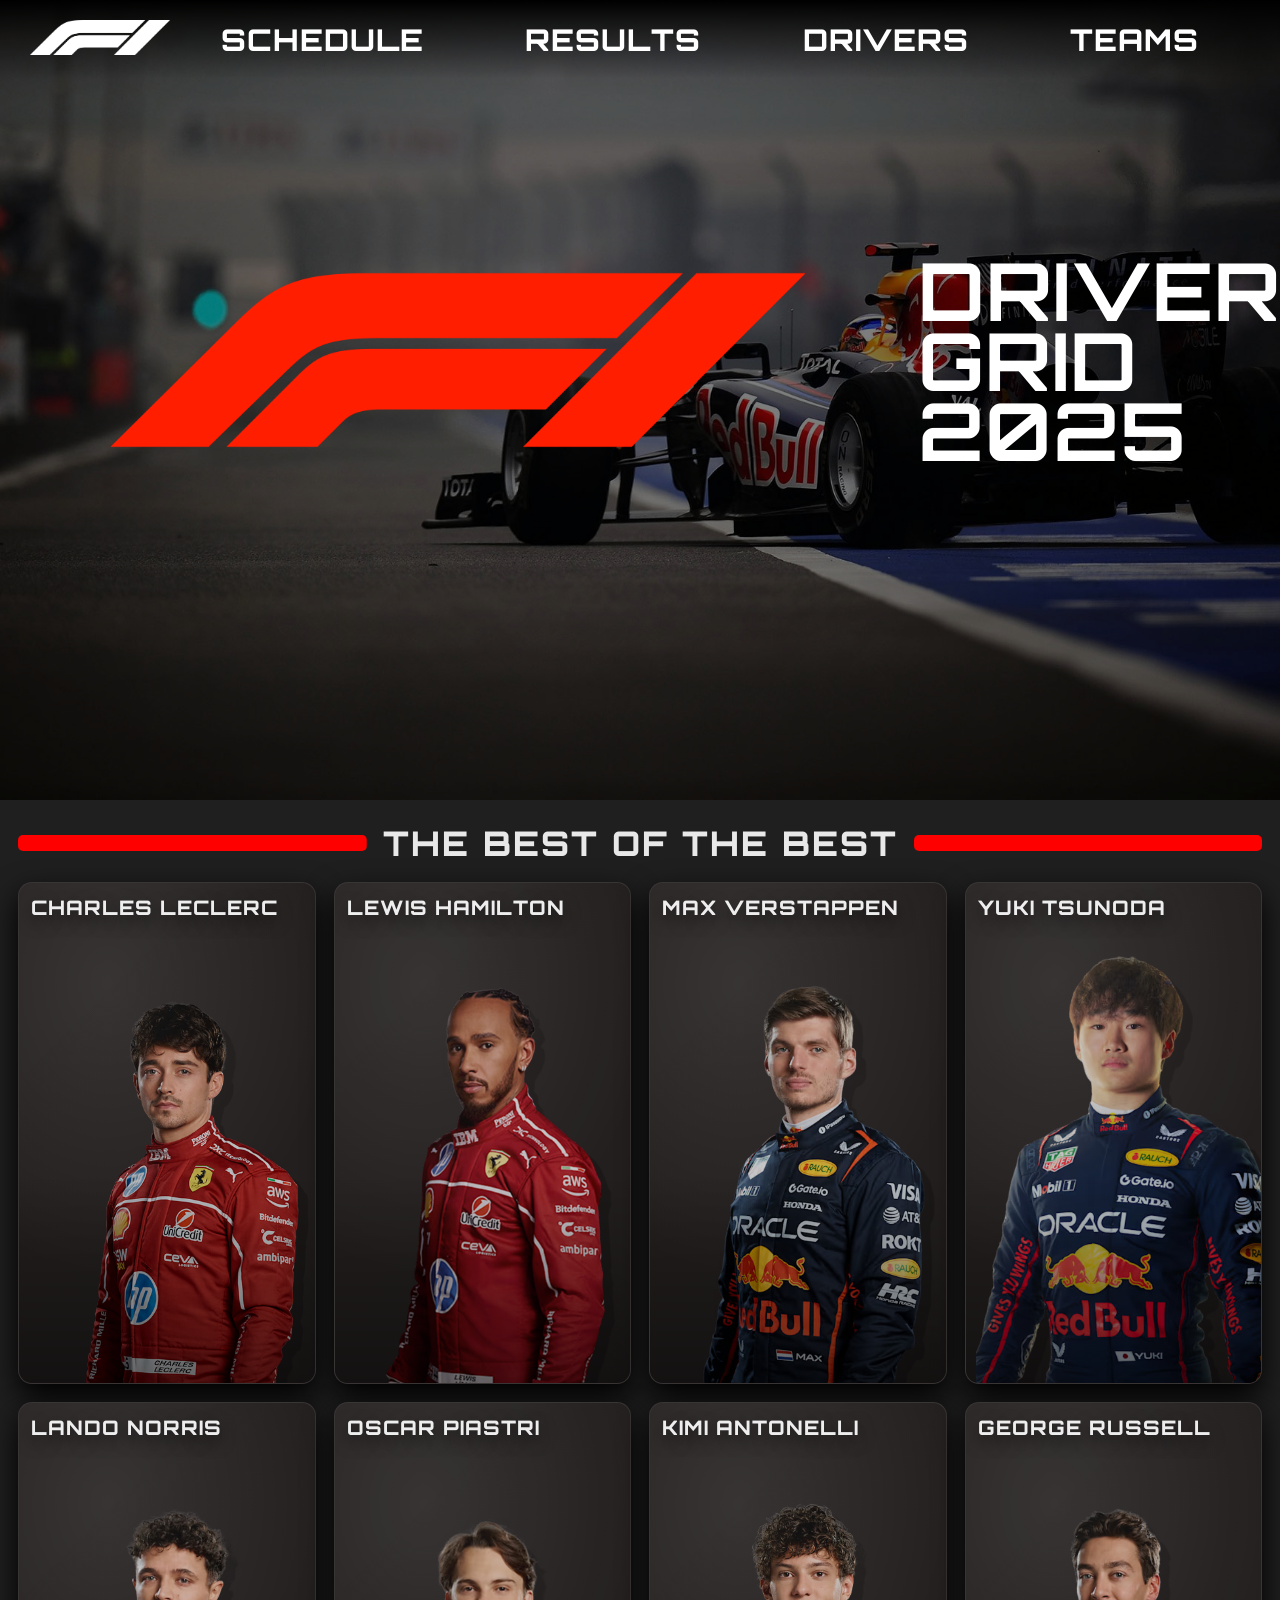
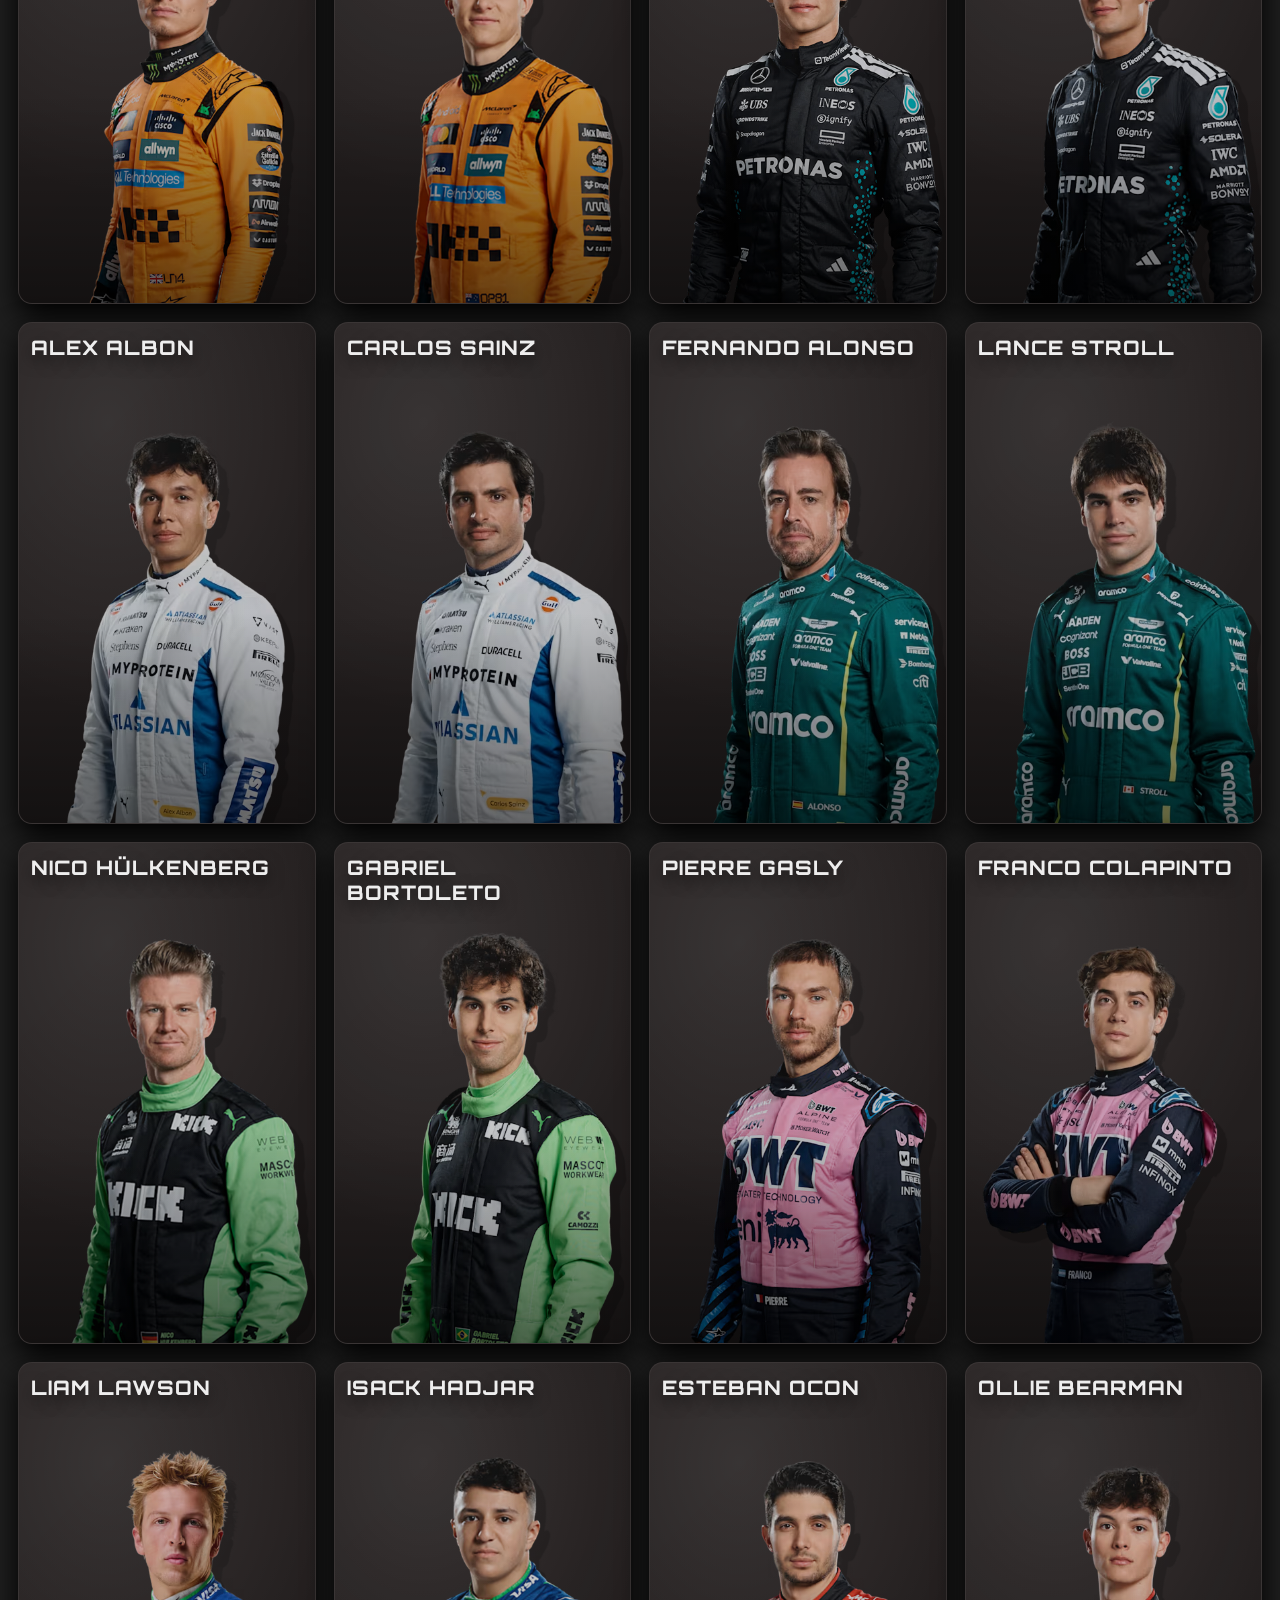
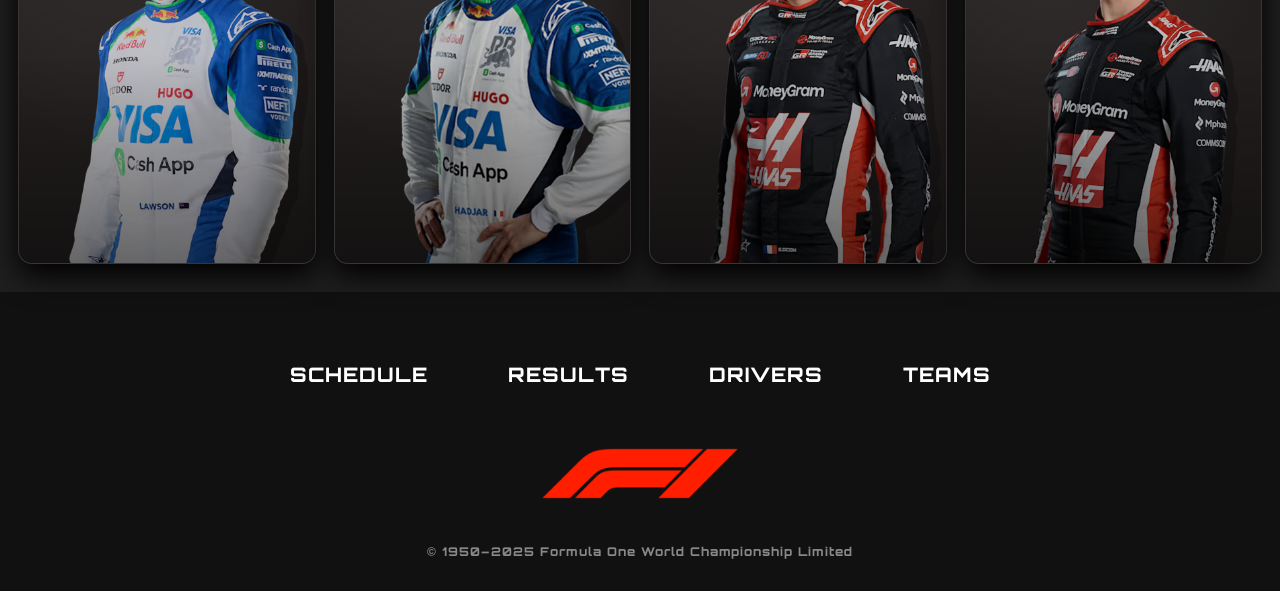
==== html/drivers.html @ a0093f51 "28.04" ====
<!DOCTYPE html>
<html lang="en">
<head>
    <script type="module" src="./../javascript/drivers.js" defer></script>
    <meta charset="UTF-8">
    <meta name="viewport" content="width=device-width, initial-scale=1.0">
    <link rel="icon" type="image/png" href="images/formula-logo-.png">
    <title>F1 - DRIVERS GRID 2025</title>
    <link rel="stylesheet" href="./../css/stylesdrivers.css">
    <link rel="preconnect" href="https://fonts.googleapis.com">
<link rel="preconnect" href="https://fonts.gstatic.com" crossorigin>
<link href="https://fonts.googleapis.com/css2?family=Orbitron:wght@400..900&display=swap" rel="stylesheet">
</head>
<body>

     <header class="top-nav">
        <div class="logo">
            <a href="index.html"><img src="./../images/FWONK.D-6358a63d.png"  alt="F1 logo" /></a>
            
        </div>
        <div class="nav">
            <nav>
                <a href="tracks.html">SCHEDULE</a>
                <a href="results.html">RESULTS</a>
                <a href="drivers.html">DRIVERS</a>
                <a href="teams.html">TEAMS</a>
            </nav>
        </div>
    </header>

    
    <section class="hero">
        <div class="hero-overlay"></div>
        <img src="./../images/POZADI.jpg" class="hero-bg" alt="F1 Car Background">
        
        <div class="hero-content">
            <img src="./../images/F1-Logo.png" class="hero-f1-logo" alt="F1 Red Logo">
            <h1>DRIVERS GRID<br>2025</h1>
        </div>
    </section>

<section class="best">
    <div class="best__bar">
    <span class="best__line"></span>
    <h2 class="best__title">THE BEST OF THE BEST</h2>
    <span class="best__line"></span>
  </div>

  <!-- GRID (list) -->
  <div id="driversGrid" class="drivers-grid" aria-live="polite"></div>
</section>

<!-- DETAIL VIEW (hidden by default) -->
<section id="driverDetail" class="driver-detail is-hidden" aria-live="polite">
  <button id="backToGrid" class="back-btn" type="button">BACK ON THE GRID</button>

  <div class="detail-hero">
    <div class="detail-hero__info">
      <h1 id="dName" class="detail-hero__name"></h1>
      <p id="dTeam" class="detail-hero__team"></p>
      <img id="dSignature" />
    </div>

    <div class="detail-hero__imgWrap">
      <img id="dPortrait" class="detail-hero__portrait" alt="driver portrait" />
    </div>
  </div>

  <div class="bio">
    <h2 class="bio__title">BIOGRAPHY</h2>

    <div class="bio__meta">
      <div class="bio__metaItem">
        <div class="bio__label">DATE OF BIRTH</div>
        <div id="dDob" class="bio__value"></div>
      </div>
      <div class="bio__metaItem">
        <div class="bio__label">PLACE OF BIRTH</div>
        <div id="dPob" class="bio__value">HASSELT, BELGIUM</div>
      </div>
    </div>

    <div class="bio__content">
      <div id="dBioText" class="bio__text"></div>

      <div class="bio__photos">
        <img id="dBioPhoto1" class="bio__photo" alt="bio photo 1">
        <img id="dBioPhoto2" class="bio__photo" alt="bio photo 2">
      </div>

    </div>
    
  </div>
</section>

    
    <section class="content-placeholder"></section>

        <div class="bottom-bar">

    <div class="bottom-nav">
        <a href="tracks.html">SCHEDULE</a>
            <a href="results.html">RESULTS</a>
            <a href="drivers.html">DRIVERS</a>
            <a href="teams.html">TEAMS</a>
    </div>

    <div class="bottom-center">
        <img class="bottom-logo" src="./../images/F1-Logo.png" alt="F1 logo small">
        
    </div>

    <p class="copyright">
        © 1950–2025 Formula One World Championship Limited
    </p>
</div>

</body>
</html>
---- css/stylesdrivers.css ----
body {
    margin: 0;
    background-color: #1b1b1b;
    font-family: "Orbitron", sans-serif;
    font-optical-sizing: auto;
    font-weight: 800;
    font-style: normal;
    color: #fff;
    letter-spacing: 1px;
    opacity: 0;
    animation: fadeIn 0.8s forwards;

}

@keyframes fadeIn {
  to {
    opacity: 1;
  }
}


.top-nav {
    width: 100%;
    padding: 20px 30px;
    display: flex;
    align-items: center;
    position: absolute;
    z-index: 5;
    background: radial-gradient(120% 90% at 30% 20%, rgba(0, 0, 0, .09), transparent 0%),
              linear-gradient(0deg, rgba(0,0,0,.0), rgba(0,0,0,10.55));
     box-sizing: border-box; /* zahrne padding do šířky */
    overflow-x: hidden;     /* zabrání horizontálnímu scrollu */
}


.top-nav .logo {
    flex-shrink: 0;
}

.top-nav img {
    height: 35px;
}


.nav {
    flex: 1;
}


.nav nav {
    display: flex;
    justify-content: space-around; 
    align-items: center;
}


.nav a {
    color: white;
    text-decoration: none;
    font-size: 30px;
    letter-spacing: 1px;
    white-space: nowrap;
}

.hero {
    position: relative;
    width: 100%;
    height: 800px;
    overflow: hidden;
}
.hero-bg {
    width: 100%;
    height: 100%;
    object-fit: cover;
}
.hero-overlay {
    position: absolute;
    left: 0;
    top: 0;
    width: 100%;
    height: 100%;
    background: rgba(0,0,0,0.5);
}
.hero-content {
    position: absolute;
    left: 8%;
    bottom: 30%;
    z-index: 5;
    display: flex;
    align-items: center  ;
    width: 82%;
}
.hero-f1-logo {
    height: 400px;
    margin-right: 10%;

}
.hero-content h1 {
    font-size: 80px;
    line-height: 70px;
}

.bottom-bar {
    width: 100%;
    background-color: #111;
    padding: 20px 0px;
    display: flex;
    flex-direction: column;
    align-items: center;
}

.bottom-nav {
    display: flex;
    justify-content: center;
    gap: 80px;
    margin-bottom: 20px;
}

.bottom-nav a {
    text-decoration: none;
    color: white;
    font-size: 20px;
    margin-top: 50px;
    letter-spacing: 1px;
}

.bottom-logo  {
    width: 200px;
    margin-top: 10px;
}


.copyright {
    font-size: 12px;
    opacity: 0.5;
    margin-top: 10px;
    color: rgb(255, 255, 255);
}

/* ......karticky...... */

/* ====== THE BEST OF THE BEST BAR ====== */
.best {
  padding: 22px 18px 28px;
  background: #1f1f1f;
  opacity: 1;
  transition: opacity 0.3s ease;
}


.best__bar {
  display: grid;
  grid-template-columns: 1fr auto 1fr;
  align-items: center;
  gap: 16px;
  max-width: 1600px;
  margin: 0 auto 18px;
}

.best__title {
  font-weight: 800;
  letter-spacing: 2px;
  font-size: 34px;
  color: #e8e8e8;
  text-transform: uppercase;
  margin: 0;
}

.best__line {
  height: 16px;
  background:
    linear-gradient(to right, #ff0000, #ff0000) right/100% 100% no-repeat,
    linear-gradient(to left, #ff0000, transparent) right/100% 100% no-repeat;
    
  border-radius: 5px;
  position: relative;
}



/* ====== GRID ====== */
.drivers-grid{
  max-width: 1600px;
  margin: 0 auto;
  display: grid;
  grid-template-columns: repeat(4, minmax(0, 1fr));
  gap: 18px;
}

@media (max-width: 980px){
  .drivers-grid{ grid-template-columns: repeat(2, minmax(0, 1fr)); }
}
@media (max-width: 520px){
  .drivers-grid{ grid-template-columns: 1fr; }
}


.driver-card{
  border-radius: 14px;
  overflow: hidden;
  background: #2e2828;
  border: 1px solid rgba(255,255,255,.06);
  box-shadow: 0 12px 30px rgba(0,0,0,1.0);
  cursor: pointer;
  position: relative;
  min-height: 500px;
  transition: transform .15s ease, box-shadow .15s ease, border-color .15s ease;
}

.driver-card:hover{
  transform: translateY(-2px);
  box-shadow: 0 16px 40px rgba(224, 166, 166, 0.45);
  border-color: rgba(54, 35, 35, 0.5);
}

.driver-card__name{
  position: absolute;
  top: 12px;
  left: 12px;
  right: 12px;
  font-size: 20px;
  letter-spacing: 1px;
  text-transform: uppercase;
  font-weight: 800;
  color: rgba(255,255,255,.92);
  text-shadow: 0 6px 16px rgba(0,0,0,.55);
  z-index: 2;
}

.driver-card__img{
  position: absolute;
  inset: 0;
  width: 100%;
  height: 100%;
  object-fit: contain;
  object-position: bottom center;
  padding: 16px 10px 0;
  filter: drop-shadow( 10px 10px rgba(0,0,0,.21));
  
}

.driver-card__bg{
  position:absolute;
  inset:0;
  background: radial-gradient(120% 90% at 30% 20%, rgba(255,255,255,.09), transparent 65%),
              linear-gradient(135deg, rgba(0,0,0,.20), rgba(0,0,0,.25));
  z-index: 1;
}

.driver-card[data-gradient]{
  background: var(--grad, #222);
}

.driver-card__bottomFade{
  position:absolute;
  left:0; right:0; bottom:0;
  height: 42%;
  background: linear-gradient(to top, rgba(0,0,0,.45), transparent);
  z-index: 1;
}

/* ====== DETAIL VIEW ====== */
.is-hidden{ display: none; }

.driver-detail{
  padding: 26px 18px 38px;
  background: #1b1b1b;
  max-width: 1200px;
  margin: 0 auto;
  opacity: 0;
  transform: translateY(60px) ;
  transition: all 0.7s ease;
  pointer-events: none;
}

.driver-detail.active {
  opacity: 1;
  transform: translateY(0);
  pointer-events: auto;
}

.is-hidden {
  display: none;
}

.back-btn{
  background: transparent;
  color: rgba(255, 255, 255, 0.85);
  border: 1px solid rgba(255,255,255,.18);
  border-radius: 6px;
  border-color: #4d4d4d;
  padding: 10px 14px;
  cursor: pointer;
  margin-bottom: 14px;
  font-weight: 800;
}

.back-btn:hover{
  border-color: rgba(255,255,255,.28);
}

.detail-hero{
  border-radius: 10px;
  overflow: hidden;
  background: var(--detail-grad, linear-gradient(135deg, #1a3cff, #0b0b22));
  min-height: 280px;
  display: grid;
  grid-template-columns: 1.2fr 1fr;
  gap: 0;
  text-align: center;
  box-shadow: 0 18px 45px rgba(0,0,0,.45);

}

@media (max-width: 860px){
  .detail-hero{ grid-template-columns: 1fr; }
}

.detail-hero__info{
  padding: 28px 26px;
  display: flex;
  flex-direction: column;
  justify-content: center;
}

.detail-hero__name{
  margin: 0;
  font-size: 70px;
  line-height: .92;
  letter-spacing: 2px;
  text-transform: uppercase;
  color: #fff;
  font-weight: 900;
}

@media (max-width: 520px){
  .detail-hero__name{ font-size: 36px; }
}

.detail-hero__team{
  margin: 10px 0 18px;
  text-transform: uppercase;
  letter-spacing: 2px;
  font-weight: 700;
  color: rgba(255,255,255,.85);
  font-size: 12px;
}

.detail-hero__sign{
  width: 200px;
  max-width: 60%;
  opacity: .95;
  filter: drop-shadow(0 10px 16px rgba(0,0,0,.35));
  margin-left: 35%;
}

.detail-hero__imgWrap{
  display:flex;
  align-items:flex-end;
  justify-content:flex-end;
  padding: 10px 12px 0;
}

.detail-hero__portrait{
  width: min(360px, 92%);
  height: auto;
  object-fit: contain;
  filter: drop-shadow(0 22px 18px rgba(0,0,0,.35));
}

/* ====== BIO ====== */
.bio{
  margin-top: 18px;
  color: rgba(255,255,255,.9);
}

.bio__title{
  margin: 0 0 10px;
  text-transform: uppercase;
  letter-spacing: 2px;
  font-weight: 900;
  font-size: 40px;
}

.bio__meta{
  display: grid;
  grid-template-columns: 1fr 1fr;
  gap: 22px;
  padding: 10px 0 14px;
  border-bottom: 1px solid rgba(255,255,255,.10);
}

@media (max-width: 680px){
  .bio__meta{ grid-template-columns: 1fr; }
}

.bio__label{
  font-size: 20px;
  letter-spacing: 2px;
  text-transform: uppercase;
  color: rgba(255,255,255,.55);
}

.bio__value{
  font-size: 30px;
  font-weight: 900;
  letter-spacing: 1px;
  margin-top: 6px;
}

.bio__content{
  grid-template: 10.25fr .9fr;
  gap: 18px;
  padding-top: 14px;
}

@media (max-width: 860px){
  .bio__content{ grid-template-columns: 1fr; }
}

/* .bio__text{
  margin: 0;
  line-height: 1.55;
  color: rgba(255,255,255,.82);
  font-size: 16px;
} */

.bio__photoWrap{
  border-radius: 14px;
  overflow: hidden;
  border: 1px solid rgba(255,255,255,.10);
  background: rgba(0,0,0,.25);
  display:flex;
  align-items:center;
  justify-content:center;
  min-height: 220px;
}

/* .bio__photo{
  width: 100%;
  height: 100%;
  object-fit: cover;
} */



.bio__text{
  font-size: 16px;
  line-height: 1.6;
  color: rgba(255,255,255,.82);
  text-align: justify;
}

.bio__photos{
  margin-top: 18px;
  display: grid;
  grid-template-columns: 1fr 1fr;
  gap: 16px;
}

.bio__photo{
  width: 100%;
  height: 800px;          /* uprav dle chuti */
  object-fit: cover;
  border-radius: 14px;
  border: 1px solid rgba(255,255,255,.10);
}

@media (max-width: 860px){
  .bio__photos{ grid-template-columns: 1fr; }
  .bio__photo{ height: 220px; }
}
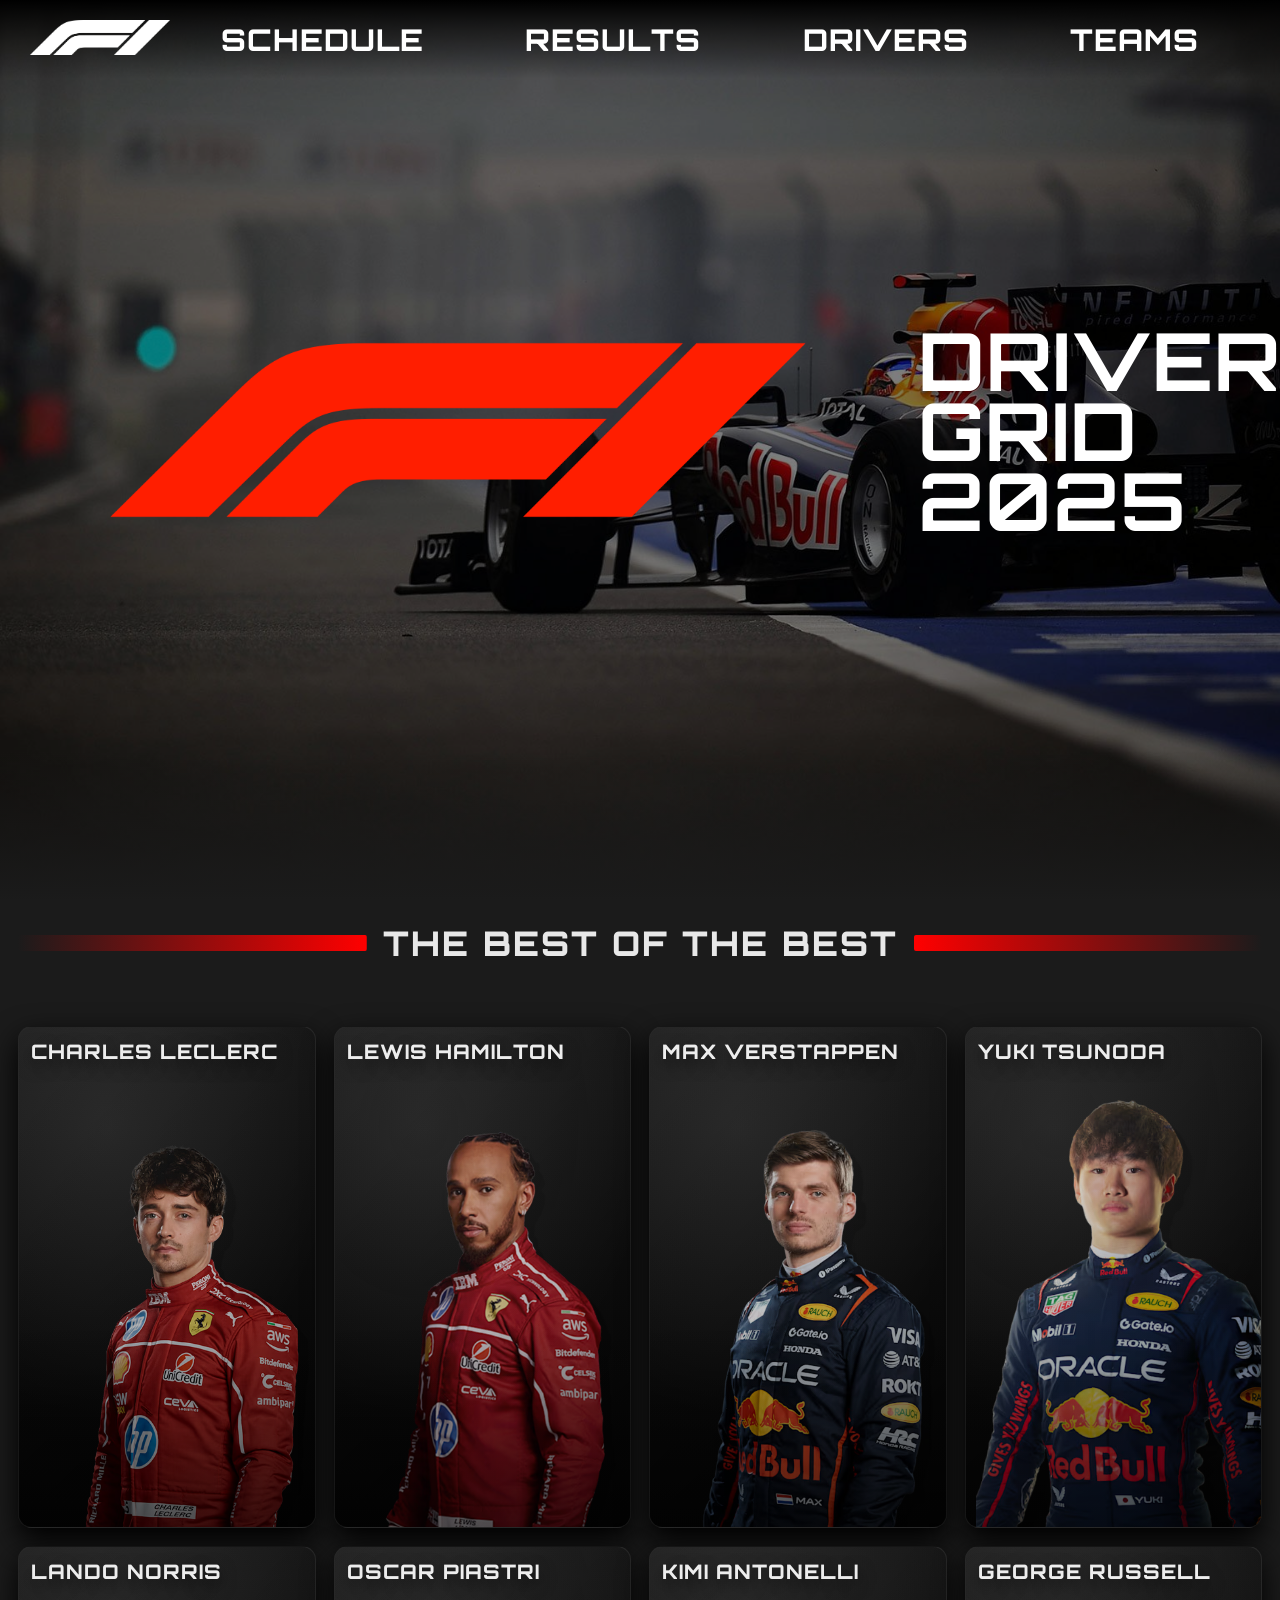
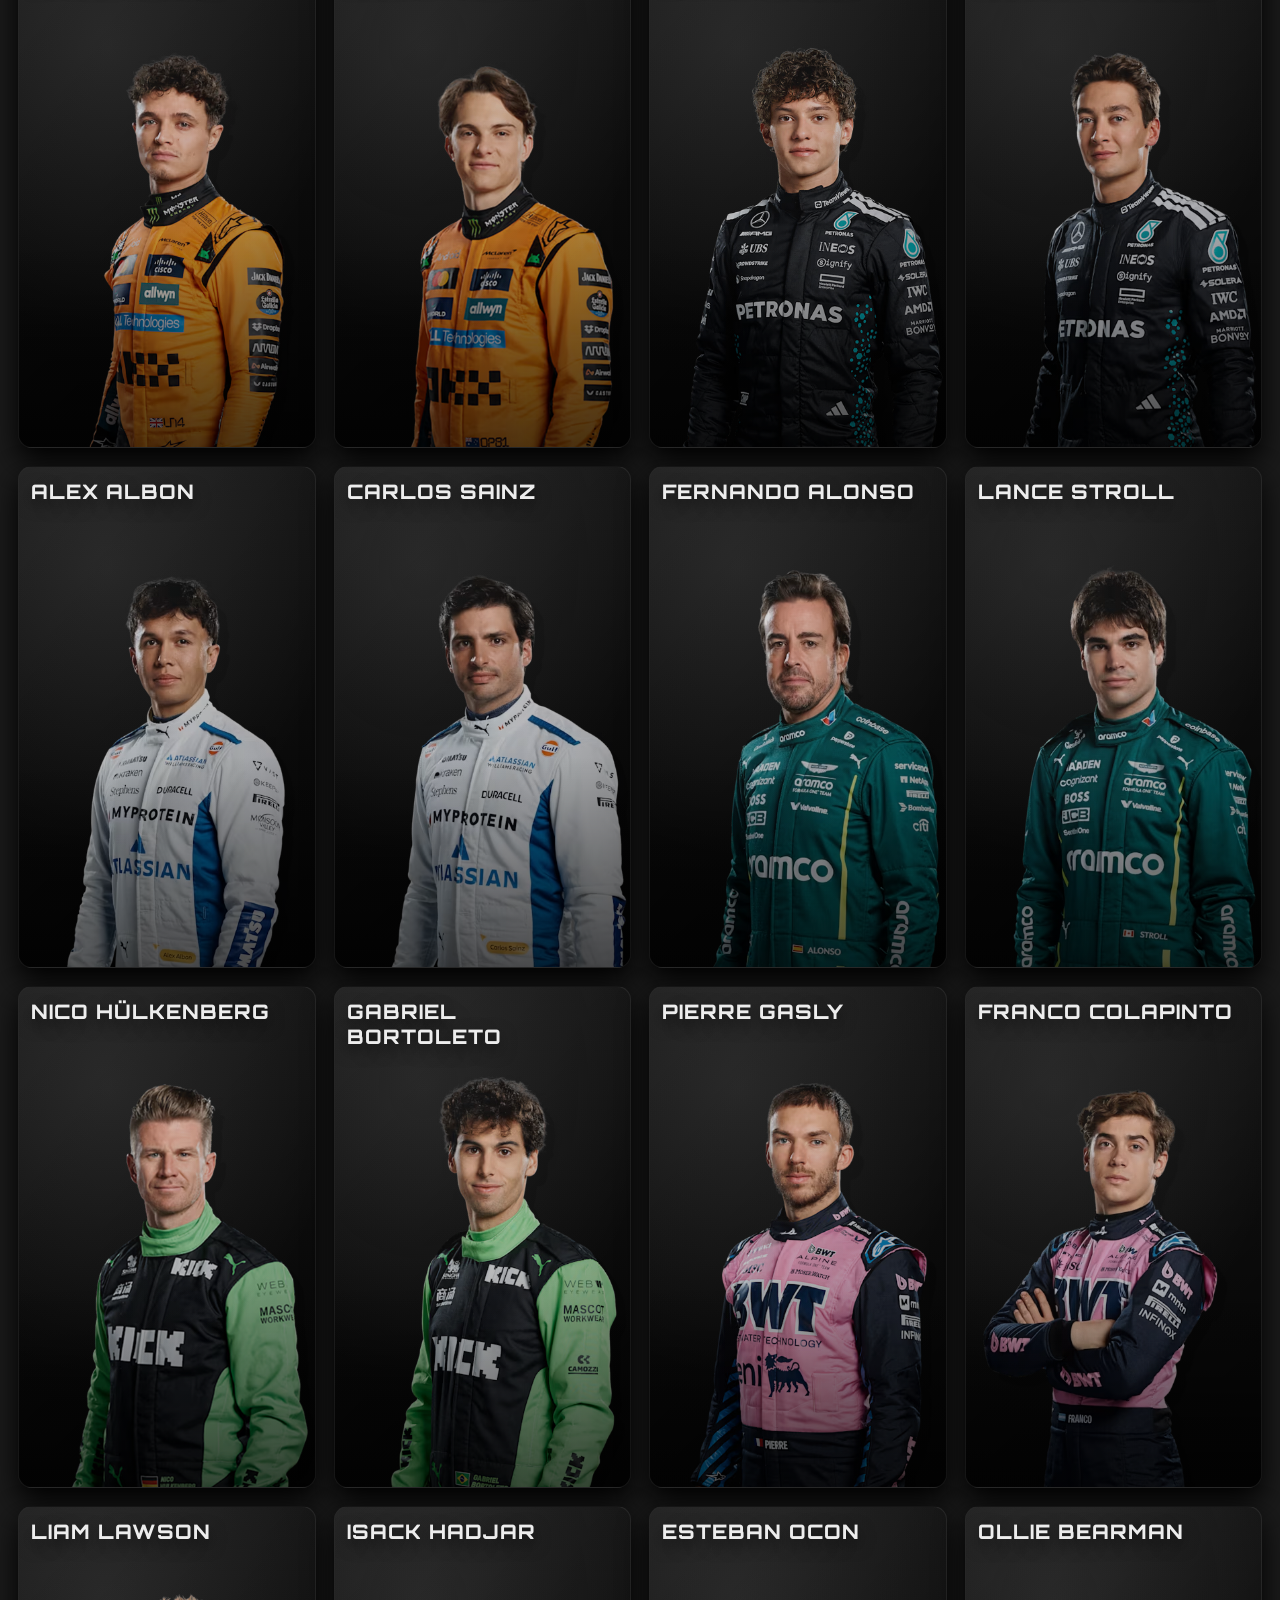
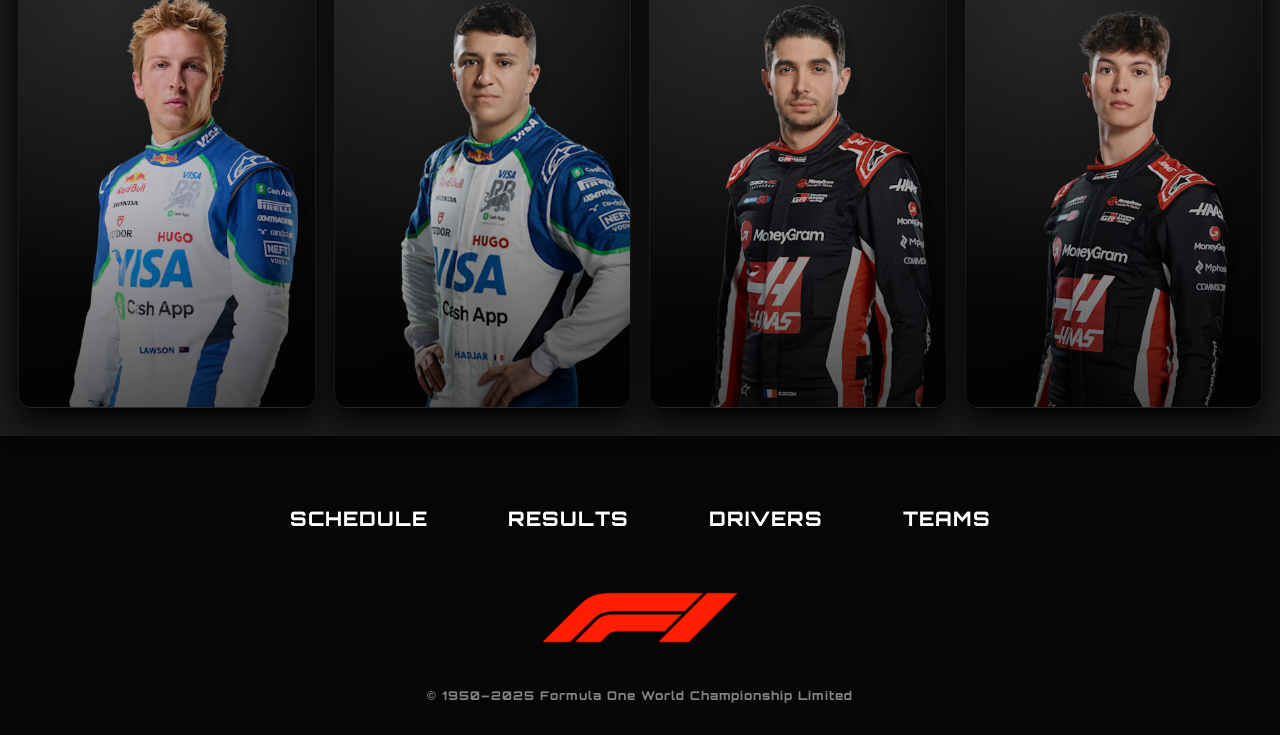
==== commit 63f2ce59: "04.05" ====
--- a/html/drivers.html
+++ b/html/drivers.html
@@ -4,8 +4,8 @@
     <script type="module" src="./../javascript/drivers.js" defer></script>
     <meta charset="UTF-8">
     <meta name="viewport" content="width=device-width, initial-scale=1.0">
-    <link rel="icon" type="image/png" href="images/formula-logo-.png">
-    <title>F1 - DRIVERS GRID 2025</title>
+    <link rel="icon" type="image/png" href="./../images/formula-logo-.png">
+    <title>F1 - Drivers Grid 2025</title>
     <link rel="stylesheet" href="./../css/stylesdrivers.css">
     <link rel="preconnect" href="https://fonts.googleapis.com">
 <link rel="preconnect" href="https://fonts.gstatic.com" crossorigin>
@@ -43,7 +43,7 @@
     <div class="best__bar">
     <span class="best__line"></span>
     <h2 class="best__title">THE BEST OF THE BEST</h2>
-    <span class="best__line"></span>
+    <span class="best__line-2"></span>
   </div>
 
   <!-- GRID (list) -->
@@ -106,7 +106,7 @@
     </div>
 
     <div class="bottom-center">
-        <img class="bottom-logo" src="./../images/F1-Logo.png" alt="F1 logo small">
+          <a href="index.html"><img src="./../images/F1-Logo.png"  alt="F1 small logo" class="bottom-logo" /></a>
         
     </div>
 
--- a/css/stylesdrivers.css
+++ b/css/stylesdrivers.css
@@ -65,8 +65,22 @@
 .hero {
     position: relative;
     width: 100%;
-    height: 800px;
+    height: 100vh; 
     overflow: hidden;
+    background-color: #1b1b1b; 
+    display: flex;
+    line-height: 0;
+}
+
+.hero::after {
+    content: "";
+    position: absolute;
+    bottom: -1px; /* mírný přesah dolů pro jistotu */
+    left: 0;
+    width: 100%;
+    height: 150px;
+    background: linear-gradient(to bottom, transparent, #1b1b1b);
+    z-index: 1;
 }
 .hero-bg {
     width: 100%;
@@ -89,6 +103,7 @@
     display: flex;
     align-items: center  ;
     width: 82%;
+
 }
 .hero-f1-logo {
     height: 400px;
@@ -102,7 +117,7 @@
 
 .bottom-bar {
     width: 100%;
-    background-color: #111;
+    background-color: #060606;
     padding: 20px 0px;
     display: flex;
     flex-direction: column;
@@ -142,7 +157,7 @@
 /* ====== THE BEST OF THE BEST BAR ====== */
 .best {
   padding: 22px 18px 28px;
-  background: #1f1f1f;
+  background: #1b1b1b;
   opacity: 1;
   transition: opacity 0.3s ease;
 }
@@ -155,6 +170,9 @@
   gap: 16px;
   max-width: 1600px;
   margin: 0 auto 18px;
+      margin-bottom: 5%;
+
+  
 }
 
 .best__title {
@@ -169,10 +187,20 @@
 .best__line {
   height: 16px;
   background:
-    linear-gradient(to right, #ff0000, #ff0000) right/100% 100% no-repeat,
+    linear-gradient(to right, #1b1b1b, #ff0000) right/100% 100% no-repeat,
     linear-gradient(to left, #ff0000, transparent) right/100% 100% no-repeat;
     
-  border-radius: 5px;
+  border-radius: 2px;
+  position: relative;
+}
+
+.best__line-2 {
+  height: 16px;
+  background:
+    linear-gradient(to right, #ff0000, #1b1b1b) right/100% 100% no-repeat,
+    linear-gradient(to left, #ff0000, transparent) right/100% 100% no-repeat;
+    
+  border-radius: 2px;
   position: relative;
 }
 
@@ -185,6 +213,9 @@
   display: grid;
   grid-template-columns: repeat(4, minmax(0, 1fr));
   gap: 18px;
+
+  
+
 }
 
 @media (max-width: 980px){
@@ -198,7 +229,7 @@
 .driver-card{
   border-radius: 14px;
   overflow: hidden;
-  background: #2e2828;
+    background: linear-gradient(180deg, #1b1b1b, #060606);
   border: 1px solid rgba(255,255,255,.06);
   box-shadow: 0 12px 30px rgba(0,0,0,1.0);
   cursor: pointer;
@@ -209,7 +240,7 @@
 
 .driver-card:hover{
   transform: translateY(-2px);
-  box-shadow: 0 16px 40px rgba(224, 166, 166, 0.45);
+  box-shadow: 0 16px 40px rgba(254, 254, 254, 0.45);
   border-color: rgba(54, 35, 35, 0.5);
 }
 
@@ -242,13 +273,13 @@
 .driver-card__bg{
   position:absolute;
   inset:0;
-  background: radial-gradient(120% 90% at 30% 20%, rgba(255,255,255,.09), transparent 65%),
-              linear-gradient(135deg, rgba(0,0,0,.20), rgba(0,0,0,.25));
+  background: radial-gradient(120% 90% at 30% 20%, rgba(243, 243, 243, 0.09), transparent 65%),
+              linear-gradient(135deg, rgba(0,0,0,.0), rgba(0,0,0,.5));
   z-index: 1;
 }
 
 .driver-card[data-gradient]{
-  background: var(--grad, #222);
+  background: var(--grad, #efeded);
 }
 
 .driver-card__bottomFade{
@@ -260,23 +291,31 @@
 }
 
 /* ====== DETAIL VIEW ====== */
-.is-hidden{ display: none; }
+.is-hidden{ 
+  display: none; 
+
+
+}
 
 .driver-detail{
   padding: 26px 18px 38px;
-  background: #1b1b1b;
   max-width: 1200px;
   margin: 0 auto;
   opacity: 0;
   transform: translateY(60px) ;
   transition: all 0.7s ease;
   pointer-events: none;
+  background: linear-gradient(180deg, #1b1b1b, #060606);
+
+
 }
 
 .driver-detail.active {
   opacity: 1;
   transform: translateY(0);
   pointer-events: auto;
+  background: linear-gradient(180deg, #1b1b1b, #060606);
+
 }
 
 .is-hidden {
@@ -321,6 +360,7 @@
   display: flex;
   flex-direction: column;
   justify-content: center;
+
 }
 
 .detail-hero__name{
@@ -372,6 +412,7 @@
 .bio{
   margin-top: 18px;
   color: rgba(255,255,255,.9);
+  
 }
 
 .bio__title{
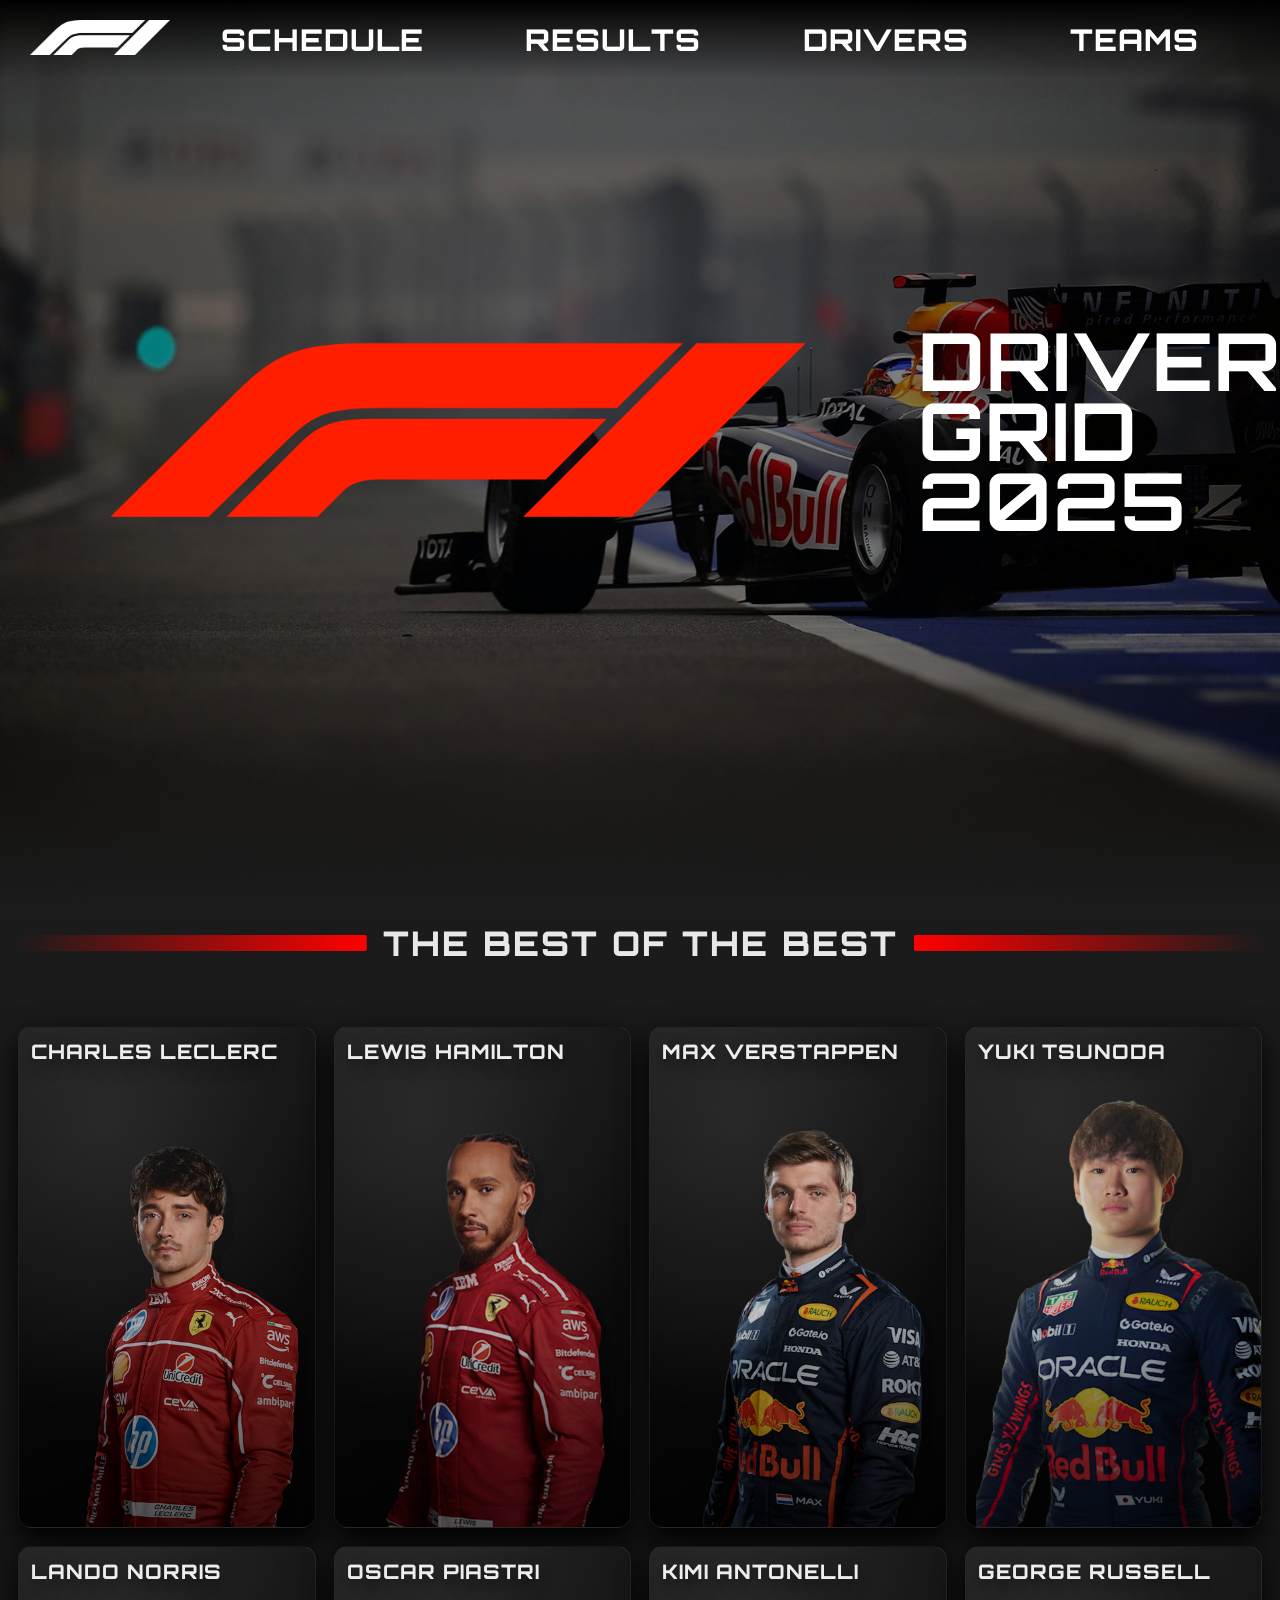
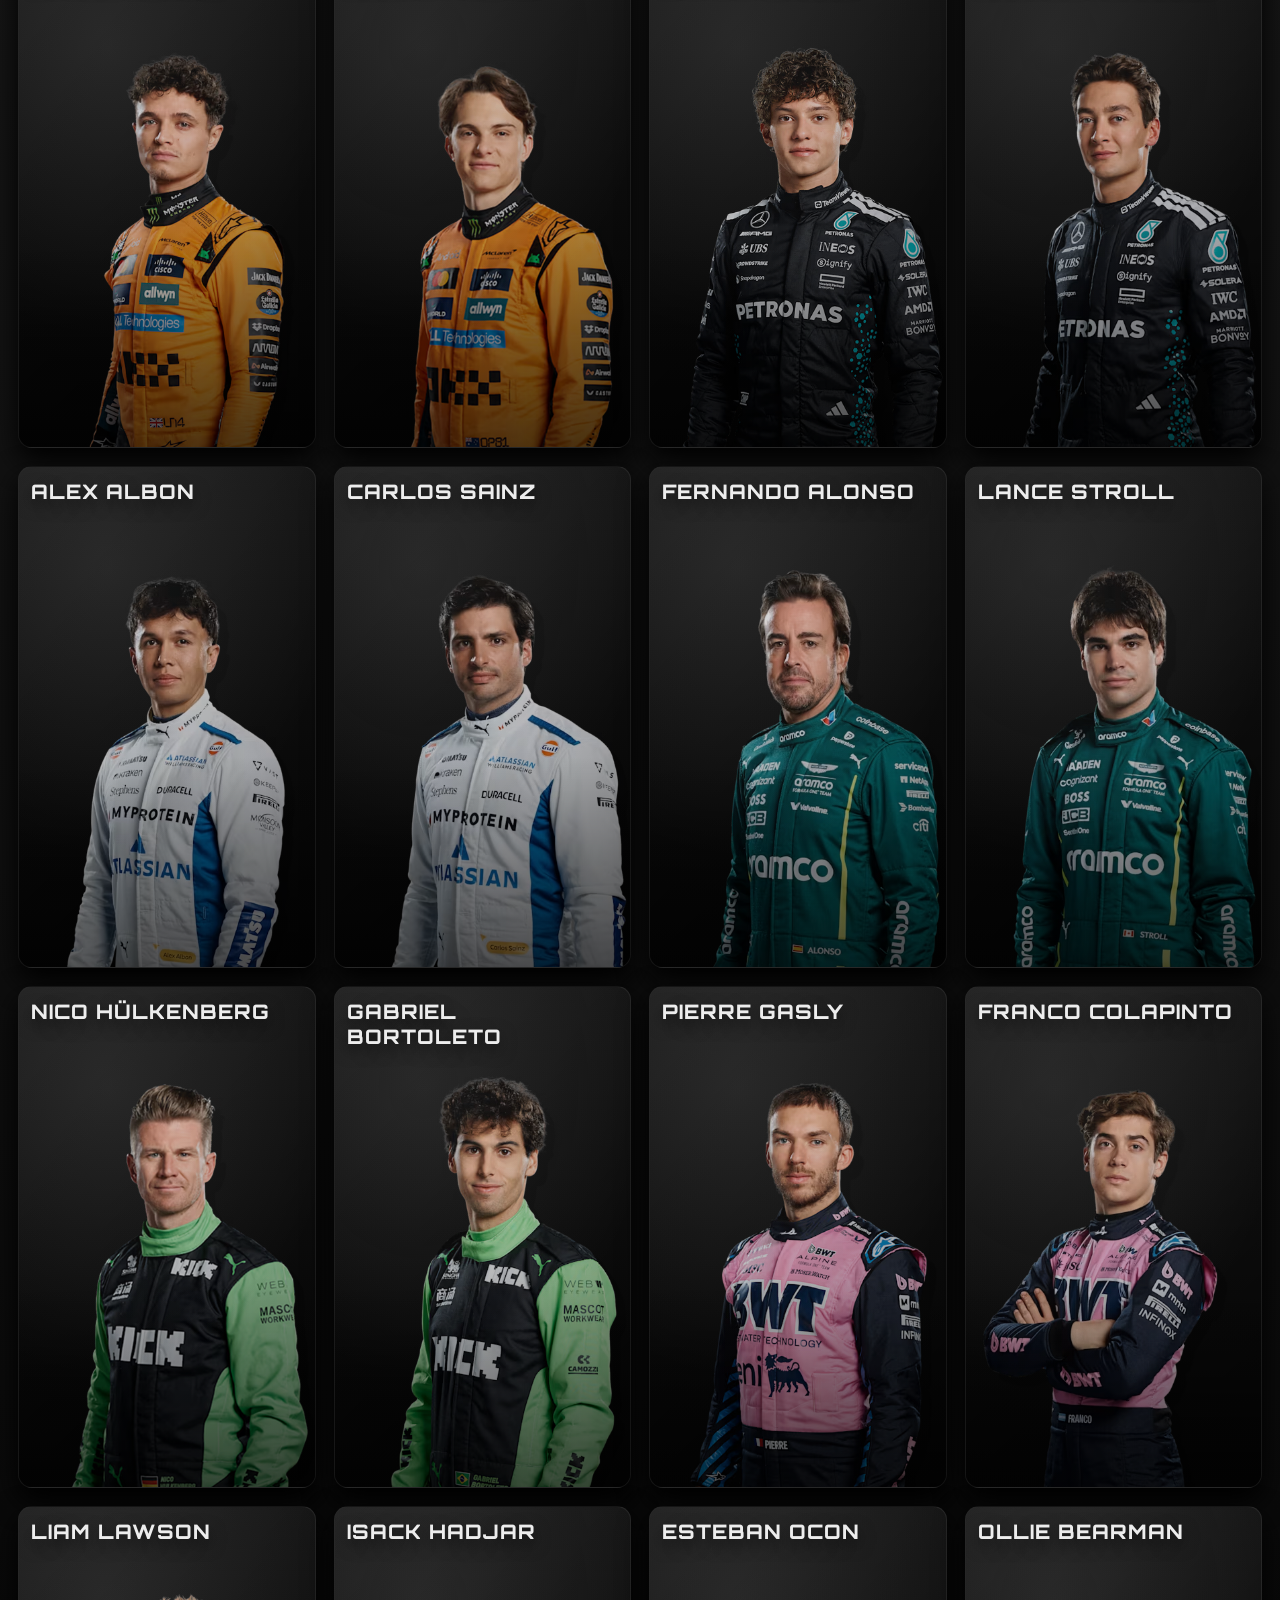
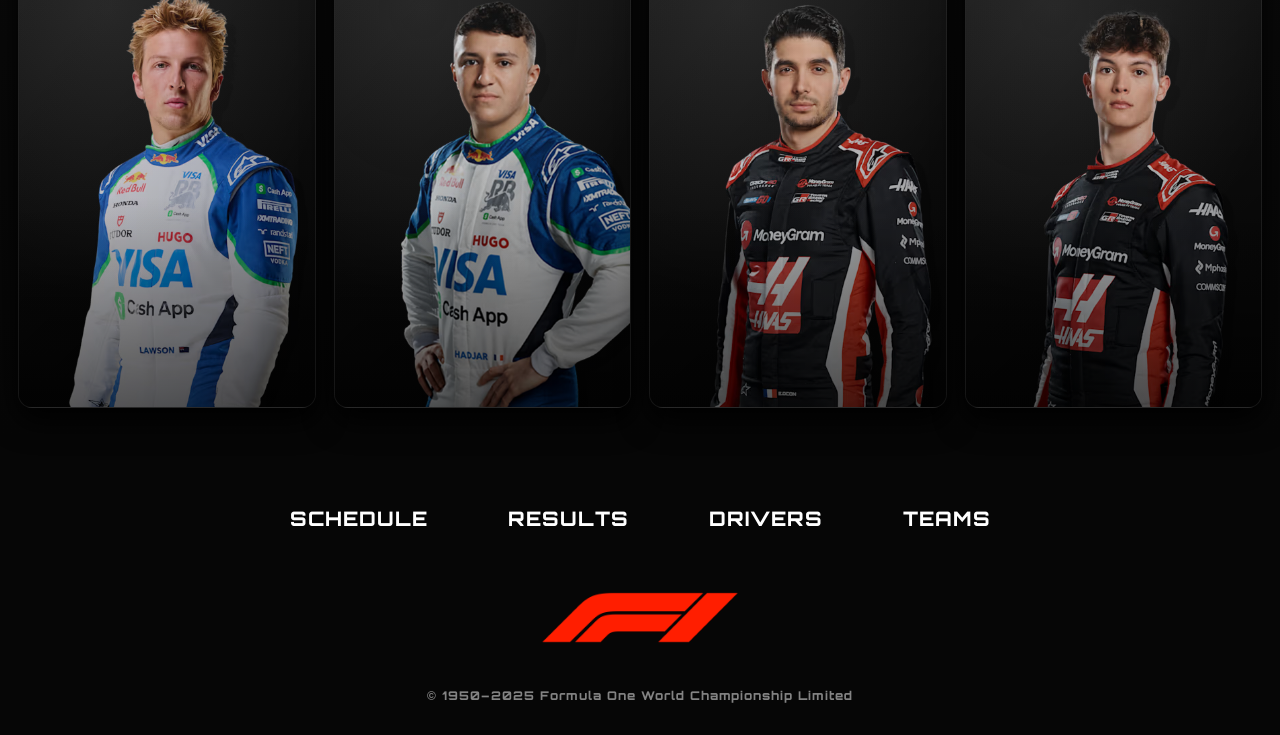
==== commit eb74a883: "07.05" ====
--- a/html/drivers.html
+++ b/html/drivers.html
@@ -4,7 +4,7 @@
     <script type="module" src="./../javascript/drivers.js" defer></script>
     <meta charset="UTF-8">
     <meta name="viewport" content="width=device-width, initial-scale=1.0">
-    <link rel="icon" type="image/png" href="./../images/formula-logo-.png">
+    <link rel="icon" type="image/png" href="./../images/logos/formula-logo-.png">
     <title>F1 - Drivers Grid 2025</title>
     <link rel="stylesheet" href="./../css/stylesdrivers.css">
     <link rel="preconnect" href="https://fonts.googleapis.com">
@@ -15,7 +15,7 @@
 
      <header class="top-nav">
         <div class="logo">
-            <a href="index.html"><img src="./../images/FWONK.D-6358a63d.png"  alt="F1 logo" /></a>
+            <a href="index.html"><img src="./../images/logos/FWONK.D-6358a63d.png"  alt="F1 logo" /></a>
             
         </div>
         <div class="nav">
@@ -31,10 +31,10 @@
     
     <section class="hero">
         <div class="hero-overlay"></div>
-        <img src="./../images/POZADI.jpg" class="hero-bg" alt="F1 Car Background">
+        <img src="./../images/background/POZADI.jpg" class="hero-bg" alt="F1 Car Background">
         
         <div class="hero-content">
-            <img src="./../images/F1-Logo.png" class="hero-f1-logo" alt="F1 Red Logo">
+            <img src="./../images/logos/F1-Logo.png" class="hero-f1-logo" alt="F1 Red Logo">
             <h1>DRIVERS GRID<br>2025</h1>
         </div>
     </section>
@@ -106,7 +106,7 @@
     </div>
 
     <div class="bottom-center">
-          <a href="index.html"><img src="./../images/F1-Logo.png"  alt="F1 small logo" class="bottom-logo" /></a>
+          <a href="index.html"><img src="./../images/logos/F1-Logo.png"  alt="F1 small logo" class="bottom-logo" /></a>
         
     </div>
 
--- a/css/stylesdrivers.css
+++ b/css/stylesdrivers.css
@@ -157,7 +157,7 @@
 /* ====== THE BEST OF THE BEST BAR ====== */
 .best {
   padding: 22px 18px 28px;
-  background: #1b1b1b;
+  background: linear-gradient(180deg, #1b1b1b, #060606);
   opacity: 1;
   transition: opacity 0.3s ease;
 }
@@ -213,6 +213,8 @@
   display: grid;
   grid-template-columns: repeat(4, minmax(0, 1fr));
   gap: 18px;
+  
+  
 
   
 
@@ -279,7 +281,7 @@
 }
 
 .driver-card[data-gradient]{
-  background: var(--grad, #efeded);
+  background: var(--grad, #000000);
 }
 
 .driver-card__bottomFade{
@@ -292,14 +294,15 @@
 
 /* ====== DETAIL VIEW ====== */
 .is-hidden{ 
-  display: none; 
+  display: none;
+   
 
 
 }
 
 .driver-detail{
-  padding: 26px 18px 38px;
-  max-width: 1200px;
+  padding: 26px 280px 38px;
+  max-width: 100%;
   margin: 0 auto;
   opacity: 0;
   transform: translateY(60px) ;
@@ -316,10 +319,12 @@
   pointer-events: auto;
   background: linear-gradient(180deg, #1b1b1b, #060606);
 
+
 }
 
 .is-hidden {
   display: none;
+  
 }
 
 .back-btn{
@@ -342,7 +347,7 @@
   border-radius: 10px;
   overflow: hidden;
   background: var(--detail-grad, linear-gradient(135deg, #1a3cff, #0b0b22));
-  min-height: 280px;
+  min-height: 600px;
   display: grid;
   grid-template-columns: 1.2fr 1fr;
   gap: 0;
@@ -365,7 +370,7 @@
 
 .detail-hero__name{
   margin: 0;
-  font-size: 70px;
+  font-size: 100px;
   line-height: .92;
   letter-spacing: 2px;
   text-transform: uppercase;
@@ -383,7 +388,7 @@
   letter-spacing: 2px;
   font-weight: 700;
   color: rgba(255,255,255,.85);
-  font-size: 12px;
+  font-size: 22px;
 }
 
 .detail-hero__sign{
@@ -402,7 +407,7 @@
 }
 
 .detail-hero__portrait{
-  width: min(360px, 92%);
+  width: ;
   height: auto;
   object-fit: contain;
   filter: drop-shadow(0 22px 18px rgba(0,0,0,.35));
@@ -501,7 +506,7 @@
 
 .bio__photo{
   width: 100%;
-  height: 800px;          /* uprav dle chuti */
+  height: 800px;          
   object-fit: cover;
   border-radius: 14px;
   border: 1px solid rgba(255,255,255,.10);
